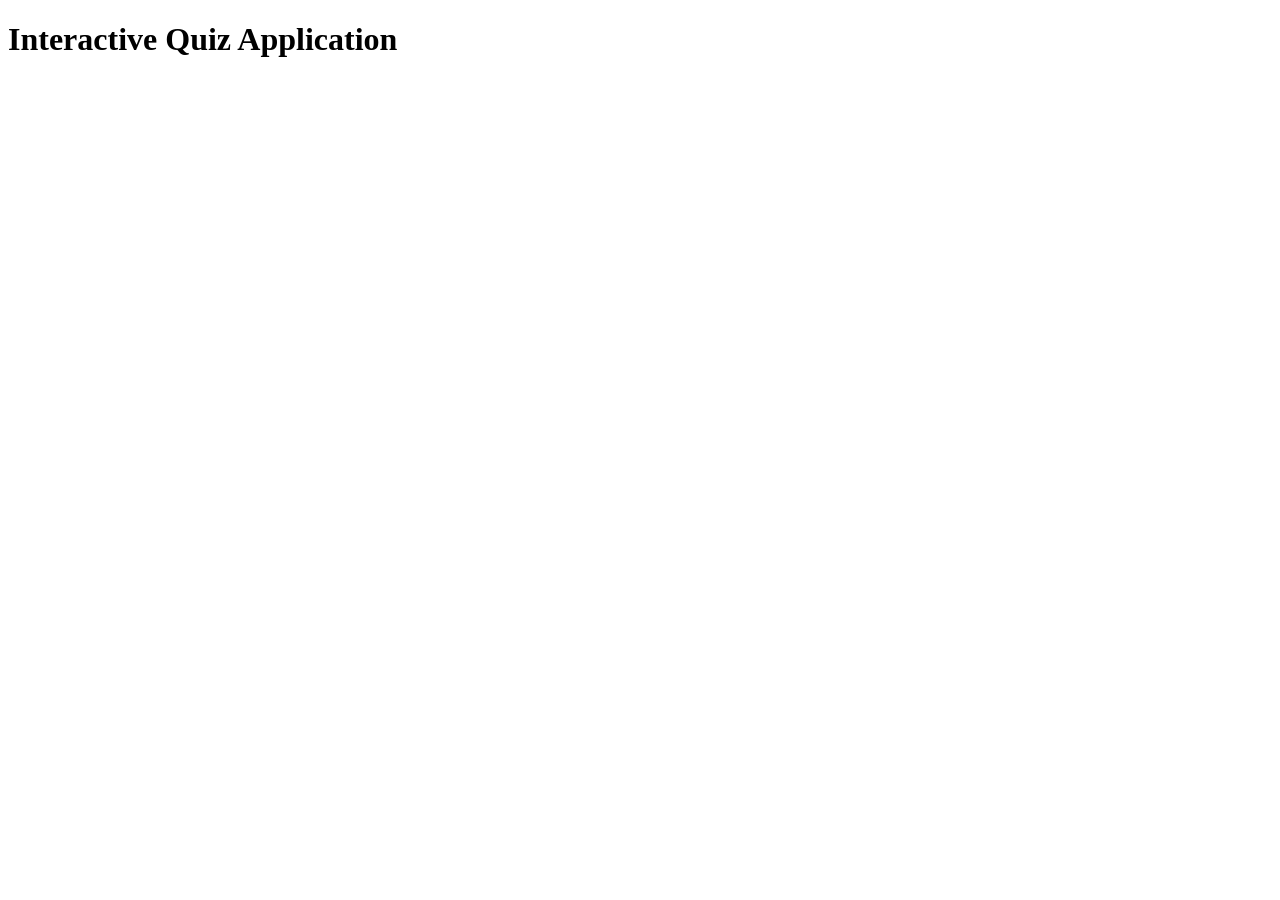
==== index.html @ 7c3f16bc "Set up project boilerplate" ====
<!DOCTYPE html>
<html lang="en">
<head>
    <meta charset="UTF-8">
    <meta name="viewport" content="width=device-width, initial-scale=1.0">
    <title>Interactive Quiz Application</title>

    <!-- Link to external CSS stylesheet -->
    <link rel="stylesheet" href="style.css">
</head>
<body>
                 <!-- ========================== HEADER ========================== -->

    <header>
        <h1>Interactive Quiz Application</h1>
    </header>

                 <!-- ========================= MAIN CONTENT ======================== -->
    <main>

               <!-- ===================== HOME/QUIZ SELECTION ===================== -->
                <!-- Quiz topics and selection interface will be added here -->
        <section id="home-screen">

        </section>


                <!-- ===================== QUIZ SECTION ===================== -->
                 <!-- Questions, answer options, score and progress will be added here -->
        <section id="quiz-screen">

        </section>


               <!-- ===================== RESULTS SECTION ===================== -->
                <!-- Final score, percentage, and review will be added here -->
        <section id="results-screen">

        </section>

    </main>
             

          <!-- ========================= FOOTER SECTION ========================= -->

    <footer>

    </footer>

                 <!-- Link to external JavaScript file -->

    <script src="script.js"></script>
</body>
</html>
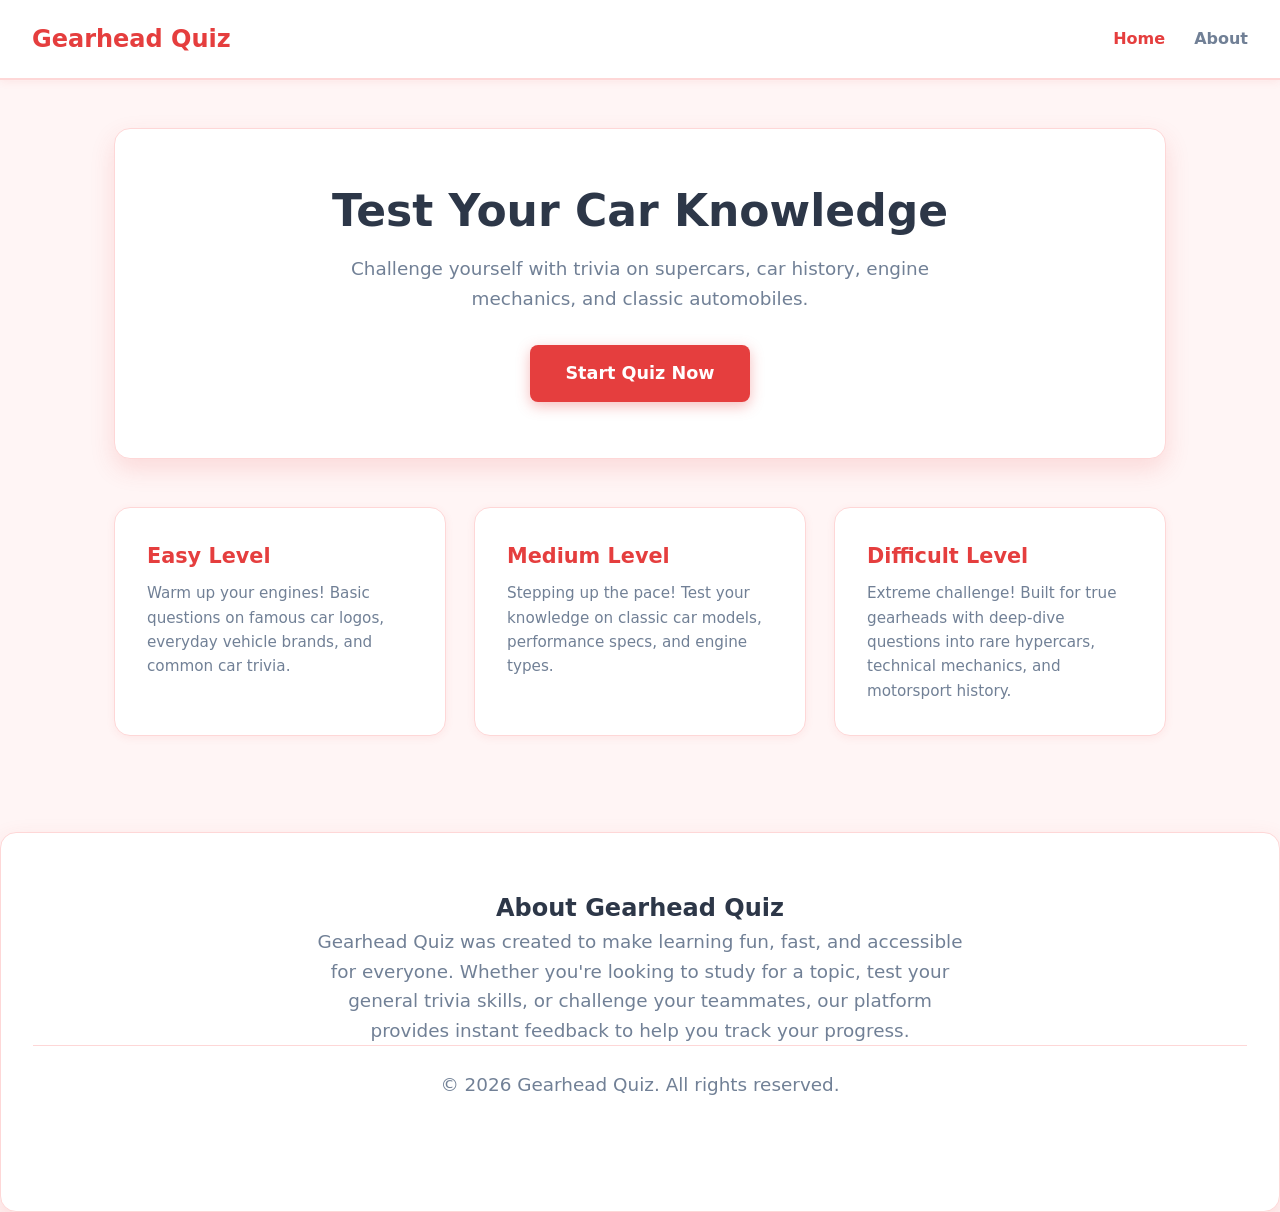
==== commit b8077dc7: "structure done Done the css and html on the quiz app website" ====
--- a/index.html
+++ b/index.html
@@ -3,51 +3,53 @@
 <head>
     <meta charset="UTF-8">
     <meta name="viewport" content="width=device-width, initial-scale=1.0">
-    <title>Interactive Quiz Application</title>
-
-    <!-- Link to external CSS stylesheet -->
+    <title>Quiz App - Welcome</title>
     <link rel="stylesheet" href="style.css">
 </head>
 <body>
-                 <!-- ========================== HEADER ========================== -->
 
     <header>
-        <h1>Interactive Quiz Application</h1>
+        <div class="logo">Gearhead Quiz</div>
+        <nav>
+            <a href="index.html" class="active">Home</a>
+            <a href="#about">About</a>
+        </nav>
     </header>
-
-                 <!-- ========================= MAIN CONTENT ======================== -->
-    <main>
-
-               <!-- ===================== HOME/QUIZ SELECTION ===================== -->
-                <!-- Quiz topics and selection interface will be added here -->
-        <section id="home-screen">
-
+    <!--CARDS SECTION--> 
+    <main class="landing-container">
+        <section class="hero">
+            <h1>Test Your Car Knowledge</h1>
+            <p>Challenge yourself with trivia on supercars, car history, engine mechanics, and classic automobiles.</p>
+            
+            <a href="quiz.html" class="btn-cta">Start Quiz Now</a>
         </section>
 
-
-                <!-- ===================== QUIZ SECTION ===================== -->
-                 <!-- Questions, answer options, score and progress will be added here -->
-        <section id="quiz-screen">
-
+        <section class="features">
+            <div class="feature-card">
+                <h3>Easy Level</h3>
+                <p>Warm up your engines! Basic questions on famous car logos, everyday vehicle brands, and common car trivia.</p>
+            </div>
+            <div class="feature-card">
+                <h3>Medium Level</h3>
+                <p>Stepping up the pace! Test your knowledge on classic car models, performance specs, and engine types.</p>
+            </div>
+            <div class="feature-card">
+                <h3>Difficult Level</h3>
+                <p>Extreme challenge! Built for true gearheads with deep-dive questions into rare hypercars, technical mechanics, and motorsport history.</p>
+            </div>
         </section>
-
-
-               <!-- ===================== RESULTS SECTION ===================== -->
-                <!-- Final score, percentage, and review will be added here -->
-        <section id="results-screen">
-
-        </section>
-
     </main>
-             
-
-          <!-- ========================= FOOTER SECTION ========================= -->
+    <!-- ABOUT SECTION -->
+        <section id="about" class="hero" style="margin-top: 3rem; margin-bottom: 0;">
+            <h2>About Gearhead Quiz</h2>
+            <p style="margin-bottom: 0;">
+                Gearhead Quiz was created to make learning fun, fast, and accessible for everyone. 
+                Whether you're looking to study for a topic, test your general trivia skills, or challenge 
+                your teammates, our platform provides instant feedback to help you track your progress.</p>
 
     <footer>
-
+        <p>&copy; 2026 Gearhead Quiz. All rights reserved.</p>
     </footer>
-
-                 <!-- Link to external JavaScript file -->
 
     <script src="script.js"></script>
 </body>
--- a/style.css
+++ b/style.css
@@ -0,0 +1,230 @@
+ /*1.GLOBAL VARIABLES & RESET*/
+:root {
+  /* Light Red Palette */
+  --bg-color: #FFF5F5;            /* Soft light red background */
+  --card-bg: #FFFFFF;             /* Crisp white for cards/containers */
+  --primary-red: #E53E3E;         /* Main light red brand accent */
+  --primary-red-hover: #C53030;   /* Deeper red for hover states */
+  --text-dark: #2D3748;           /* Primary text color */
+  --text-muted: #718096;          /* Subtitle text color */
+  --border-color: #FED7D7;        /* Soft red border tint */
+
+  /* UI Properties */
+  --radius-sm: 8px;
+  --radius-lg: 16px;
+  --shadow-sm: 0 2px 8px rgba(229, 62, 62, 0.08);
+  --shadow-lg: 0 10px 25px rgba(229, 62, 62, 0.15);
+  --transition-fast: all 0.25s ease;
+}
+
+* {
+  box-sizing: border-box;
+  margin: 0;
+  padding: 0;
+}
+
+body {
+  font-family: 'Segoe UI', system-ui, -apple-system, sans-serif;
+  background-color: var(--bg-color);
+  color: var(--text-dark);
+  line-height: 1.6;
+  min-height: 100vh;
+  display: flex;
+  flex-direction: column;
+}
+
+/* 2. HEADER & FOOTER LAYOUT*/
+header {
+  background-color: var(--card-bg);
+  padding: 1.25rem 2rem;
+  display: flex;
+  justify-content: space-between;
+  align-items: center;
+  border-bottom: 2px solid var(--border-color);
+  box-shadow: var(--shadow-sm);
+}
+
+.logo {
+  font-size: 1.5rem;
+  font-weight: 700;
+  color: var(--primary-red);
+}
+
+nav a {
+  text-decoration: none;
+  color: var(--text-muted);
+  font-weight: 600;
+  margin-left: 1.5rem;
+  transition: var(--transition-fast);
+}
+
+nav a:hover, nav a.active {
+  color: var(--primary-red);
+}
+
+footer {
+  margin-top: auto;
+  text-align: center;
+  padding: 1.5rem;
+  font-size: 0.9rem;
+  color: var(--text-muted);
+  border-top: 1px solid var(--border-color);
+}/*3. LANDING PAGE & HERO SECTION */
+.landing-container {
+  max-width: 1100px;
+  margin: 0 auto;
+  padding: 3rem 1.5rem;
+  width: 100%;
+}
+
+.hero {
+  text-align: center;
+  padding: 3.5rem 2rem;
+  background-color: var(--card-bg);
+  border-radius: var(--radius-lg);
+  box-shadow: var(--shadow-lg);
+  border: 1px solid var(--border-color);
+  margin-bottom: 3rem;
+}
+
+.hero h1 {
+  font-size: 2.75rem;
+  color: var(--text-dark);
+  margin-bottom: 1rem;
+  line-height: 1.2;
+}
+
+.hero p {
+  font-size: 1.15rem;
+  color: var(--text-muted);
+  max-width: 650px;
+  margin: 0 auto 2rem auto;
+}
+
+/* 4. BUTTON STYLING & HOVER EFFECTS*/
+.btn-cta, .btn-primary {
+  display: inline-block;
+  background-color: var(--primary-red);
+  color: #FFFFFF;
+  padding: 0.9rem 2.2rem;
+  font-size: 1.1rem;
+  font-weight: 600;
+  border-radius: var(--radius-sm);
+  text-decoration: none;
+  border: none;
+  cursor: pointer;
+  box-shadow: 0 4px 14px rgba(229, 62, 62, 0.35);
+  transition: var(--transition-fast);
+}
+
+.btn-cta:hover, .btn-primary:hover {
+  background-color: var(--primary-red-hover);
+  transform: translateY(-2px);
+  box-shadow: 0 6px 20px rgba(229, 62, 62, 0.45);
+}
+
+.btn-cta:active, .btn-primary:active {
+  transform: translateY(0);
+}
+
+/* 5. CARD-BASED LAYOUTS (QUIZ TOPICS / FEATURES) */
+.features, .topic-grid {
+  display: grid;
+  grid-template-columns: repeat(auto-fit, minmax(280px, 1fr));
+  gap: 1.75rem;
+}
+
+.feature-card, .topic-card {
+  background-color: var(--card-bg);
+  padding: 2rem;
+  border-radius: var(--radius-lg);
+  border: 1px solid var(--border-color);
+  box-shadow: var(--shadow-sm);
+  transition: var(--transition-fast);
+  cursor: pointer;
+}
+
+.feature-card:hover, .topic-card:hover {
+  transform: translateY(-4px);
+  box-shadow: var(--shadow-lg);
+  border-color: var(--primary-red);
+}
+
+.feature-card h3, .topic-card h3 {
+  font-size: 1.3rem;
+  color: var(--primary-red);
+  margin-bottom: 0.5rem;
+}
+
+.feature-card p, .topic-card p {
+  color: var(--text-muted);
+  font-size: 0.95rem;
+}
+
+/* ==========================================================================
+   6. PROGRESS BAR VISUALIZATION (FOR QUIZ SCREEN)
+   ========================================================================== */
+.progress-container {
+  width: 100%;
+  margin-bottom: 2rem;
+}
+
+.progress-bar-background {
+  width: 100%;
+  height: 10px;
+  background-color: var(--border-color);
+  border-radius: 5px;
+  overflow: hidden;
+}
+
+.progress-bar-fill {
+  height: 100%;
+  width: 30%; /* Dynamic value controlled via JavaScript */
+  background-color: var(--primary-red);
+  border-radius: 5px;
+  transition: width 0.4s ease-in-out;
+}
+
+/* ==========================================================================
+   7. TRANSITION ANIMATIONS BETWEEN QUESTIONS
+   ========================================================================== */
+.fade-in {
+  animation: fadeIn 0.4s ease-in-out forwards;
+}
+
+@keyframes fadeIn {
+  from {
+    opacity: 0;
+    transform: translateY(10px);
+  }
+  to {
+    opacity: 1;
+    transform: translateY(0);
+  }
+}
+/* 8. RESPONSIVE DESIGN (MOBILE & TABLET)*/
+@media (max-width: 768px) {
+  header {
+    padding: 1rem;
+  }
+
+  .landing-container {
+    padding: 1.5rem 1rem;
+  }
+
+  .hero {
+    padding: 2rem 1.25rem;
+  }
+
+  .hero h1 {
+    font-size: 2rem;
+  }
+
+  .hero p {
+    font-size: 1rem;
+  }
+
+  .features, .topic-grid {
+    grid-template-columns: 1fr; /* Single column on mobile screens */
+  }
+}
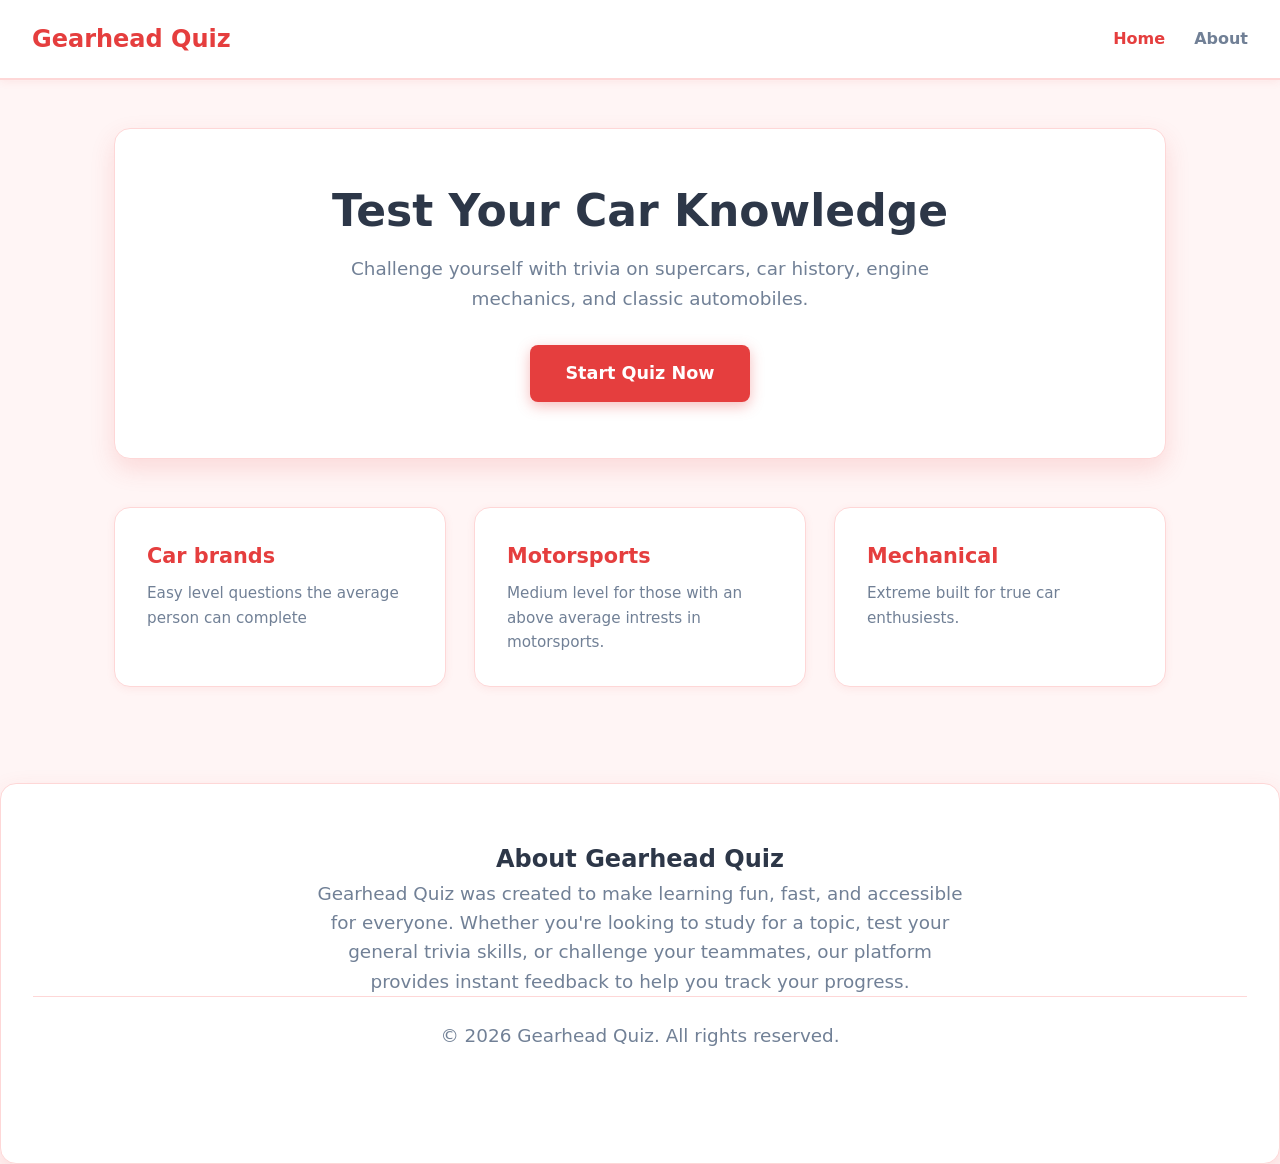
==== commit b3d36c19: "Update discriptions to meet requirements" ====
--- a/index.html
+++ b/index.html
@@ -24,20 +24,24 @@
             <a href="quiz.html" class="btn-cta">Start Quiz Now</a>
         </section>
 
-        <section class="features">
-            <div class="feature-card">
-                <h3>Easy Level</h3>
-                <p>Warm up your engines! Basic questions on famous car logos, everyday vehicle brands, and common car trivia.</p>
-            </div>
-            <div class="feature-card">
-                <h3>Medium Level</h3>
-                <p>Stepping up the pace! Test your knowledge on classic car models, performance specs, and engine types.</p>
-            </div>
-            <div class="feature-card">
-                <h3>Difficult Level</h3>
-                <p>Extreme challenge! Built for true gearheads with deep-dive questions into rare hypercars, technical mechanics, and motorsport history.</p>
-            </div>
-        </section>
+
+<section class="features">
+    <a href="quiz.html?level=easy" class="feature-card" data-level="easy"
+       style="display:block; text-decoration:none; color:inherit;">
+        <h3>Car brands</h3>
+        <p>Easy level questions the average person can complete</p>
+    </a>
+    <a href="quiz.html?level=medium" class="feature-card" data-level="medium"
+       style="display:block; text-decoration:none; color:inherit;">
+        <h3>Motorsports</h3>
+        <p>Medium level for those with an above average intrests in motorsports.</p>
+    </a>
+    <a href="quiz.html?level=difficult" class="feature-card" data-level="difficult"
+       style="display:block; text-decoration:none; color:inherit;">
+        <h3>Mechanical</h3>
+        <p>Extreme built for true car enthusiests.</p>
+    </a>
+</section>
     </main>
     <!-- ABOUT SECTION -->
         <section id="about" class="hero" style="margin-top: 3rem; margin-bottom: 0;">
--- a/style.css
+++ b/style.css
@@ -1,13 +1,13 @@
- /*1.GLOBAL VARIABLES & RESET*/
+/*1.GLOBAL VARIABLES & RESET*/
 :root {
   /* Light Red Palette */
-  --bg-color: #FFF5F5;            /* Soft light red background */
-  --card-bg: #FFFFFF;             /* Crisp white for cards/containers */
-  --primary-red: #E53E3E;         /* Main light red brand accent */
-  --primary-red-hover: #C53030;   /* Deeper red for hover states */
-  --text-dark: #2D3748;           /* Primary text color */
-  --text-muted: #718096;          /* Subtitle text color */
-  --border-color: #FED7D7;        /* Soft red border tint */
+  --bg-color: #fff5f5; /* Soft light red background */
+  --card-bg: #ffffff; /* Crisp white for cards/containers */
+  --primary-red: #e53e3e; /* Main light red brand accent */
+  --primary-red-hover: #c53030; /* Deeper red for hover states */
+  --text-dark: #2d3748; /* Primary text color */
+  --text-muted: #718096; /* Subtitle text color */
+  --border-color: #fed7d7; /* Soft red border tint */
 
   /* UI Properties */
   --radius-sm: 8px;
@@ -23,8 +23,16 @@
   padding: 0;
 }
 
+html {
+  scroll-behavior: smooth;
+}
+
 body {
-  font-family: 'Segoe UI', system-ui, -apple-system, sans-serif;
+  font-family:
+    "Segoe UI",
+    system-ui,
+    -apple-system,
+    sans-serif;
   background-color: var(--bg-color);
   color: var(--text-dark);
   line-height: 1.6;
@@ -58,7 +66,8 @@
   transition: var(--transition-fast);
 }
 
-nav a:hover, nav a.active {
+nav a:hover,
+nav a.active {
   color: var(--primary-red);
 }
 
@@ -69,7 +78,7 @@
   font-size: 0.9rem;
   color: var(--text-muted);
   border-top: 1px solid var(--border-color);
-}/*3. LANDING PAGE & HERO SECTION */
+} /*3. LANDING PAGE & HERO SECTION */
 .landing-container {
   max-width: 1100px;
   margin: 0 auto;
@@ -102,10 +111,11 @@
 }
 
 /* 4. BUTTON STYLING & HOVER EFFECTS*/
-.btn-cta, .btn-primary {
+.btn-cta,
+.btn-primary {
   display: inline-block;
   background-color: var(--primary-red);
-  color: #FFFFFF;
+  color: #ffffff;
   padding: 0.9rem 2.2rem;
   font-size: 1.1rem;
   font-weight: 600;
@@ -117,21 +127,33 @@
   transition: var(--transition-fast);
 }
 
-.btn-cta:hover, .btn-primary:hover {
+.btn-cta:hover,
+.btn-primary:hover {
   background-color: var(--primary-red-hover);
   transform: translateY(-2px);
   box-shadow: 0 6px 20px rgba(229, 62, 62, 0.45);
 }
 
-.btn-cta:active, .btn-primary:active {
+.btn-cta:active,
+.btn-primary:active {
   transform: translateY(0);
 }
 
 /* 5. CARD-BASED LAYOUTS (QUIZ TOPICS / FEATURES) */
-.features, .topic-grid {
+.features,
+.topic-grid {
   display: grid;
   grid-template-columns: repeat(auto-fit, minmax(280px, 1fr));
   gap: 1.75rem;
+}
+
+#answer-options.features {
+  grid-template-columns: repeat(2, 1fr);
+}
+
+#answer-options .option-text {
+  font-size: 1.25rem;
+  font-weight: 600;
 }
 
 .feature-card, .topic-card {
@@ -144,19 +166,22 @@
   cursor: pointer;
 }
 
-.feature-card:hover, .topic-card:hover {
+.feature-card:hover,
+.topic-card:hover {
   transform: translateY(-4px);
   box-shadow: var(--shadow-lg);
   border-color: var(--primary-red);
 }
 
-.feature-card h3, .topic-card h3 {
+.feature-card h3,
+.topic-card h3 {
   font-size: 1.3rem;
   color: var(--primary-red);
   margin-bottom: 0.5rem;
 }
 
-.feature-card p, .topic-card p {
+.feature-card p,
+.topic-card p {
   color: var(--text-muted);
   font-size: 0.95rem;
 }
@@ -224,7 +249,8 @@
     font-size: 1rem;
   }
 
-  .features, .topic-grid {
+  .features,
+  .topic-grid {
     grid-template-columns: 1fr; /* Single column on mobile screens */
   }
-}+}
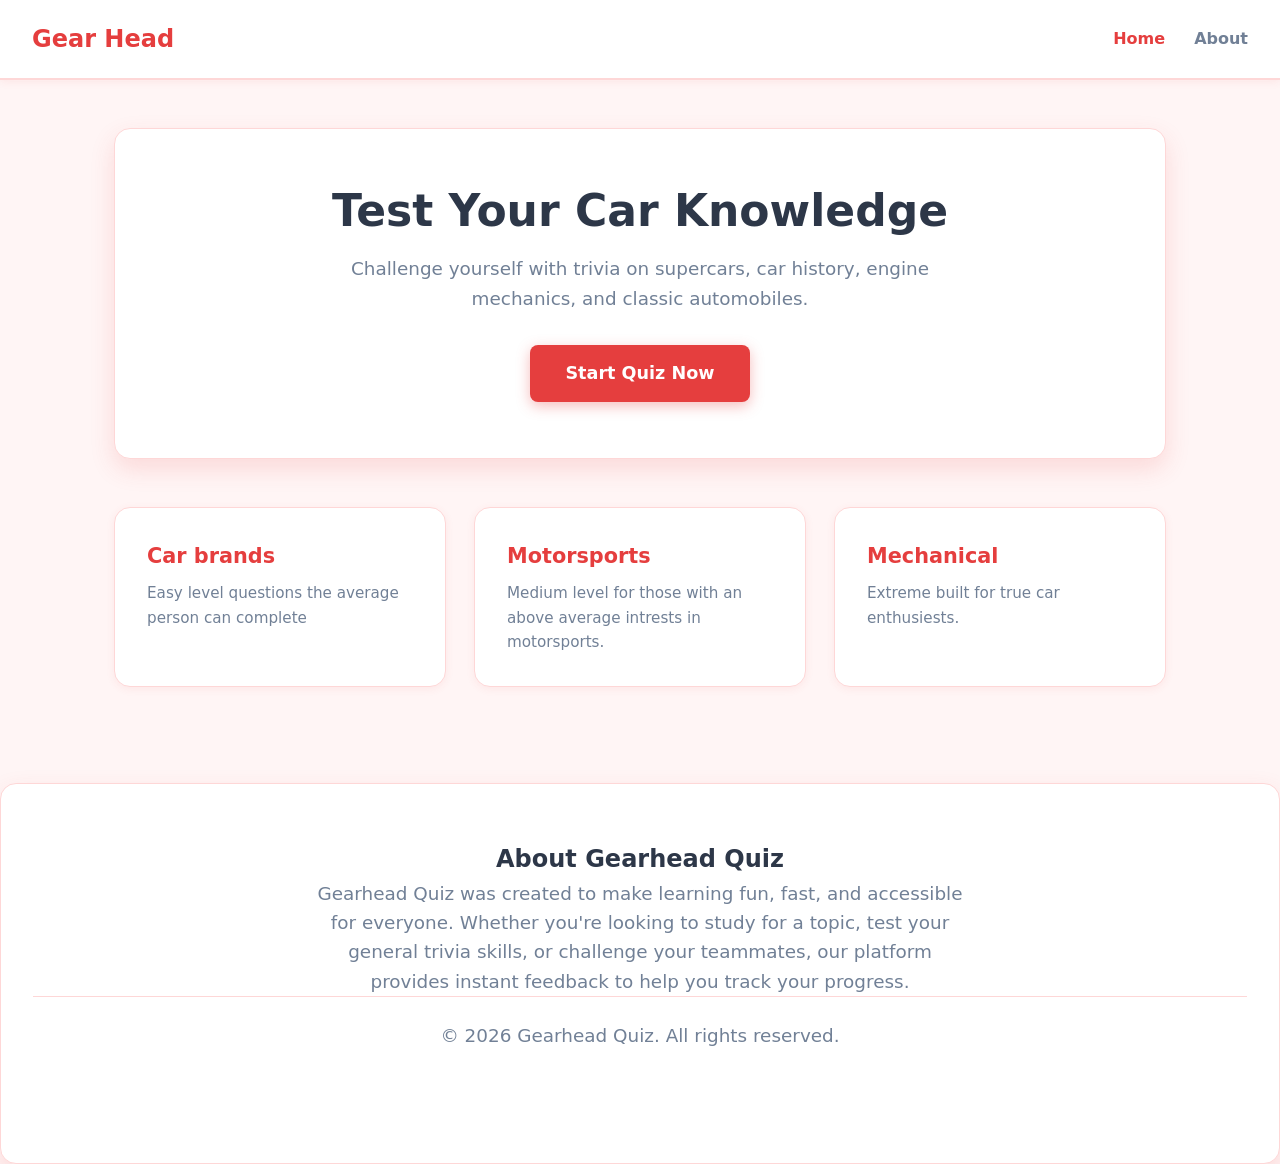
==== commit 6d508b83: "Update page titles and logo text for consistency across the application" ====
--- a/index.html
+++ b/index.html
@@ -3,13 +3,13 @@
 <head>
     <meta charset="UTF-8">
     <meta name="viewport" content="width=device-width, initial-scale=1.0">
-    <title>Quiz App - Welcome</title>
+    <title>Gear Head - Welcome</title>
     <link rel="stylesheet" href="style.css">
 </head>
 <body>
 
     <header>
-        <div class="logo">Gearhead Quiz</div>
+        <div class="logo">Gear Head</div>
         <nav>
             <a href="index.html" class="active">Home</a>
             <a href="#about">About</a>
